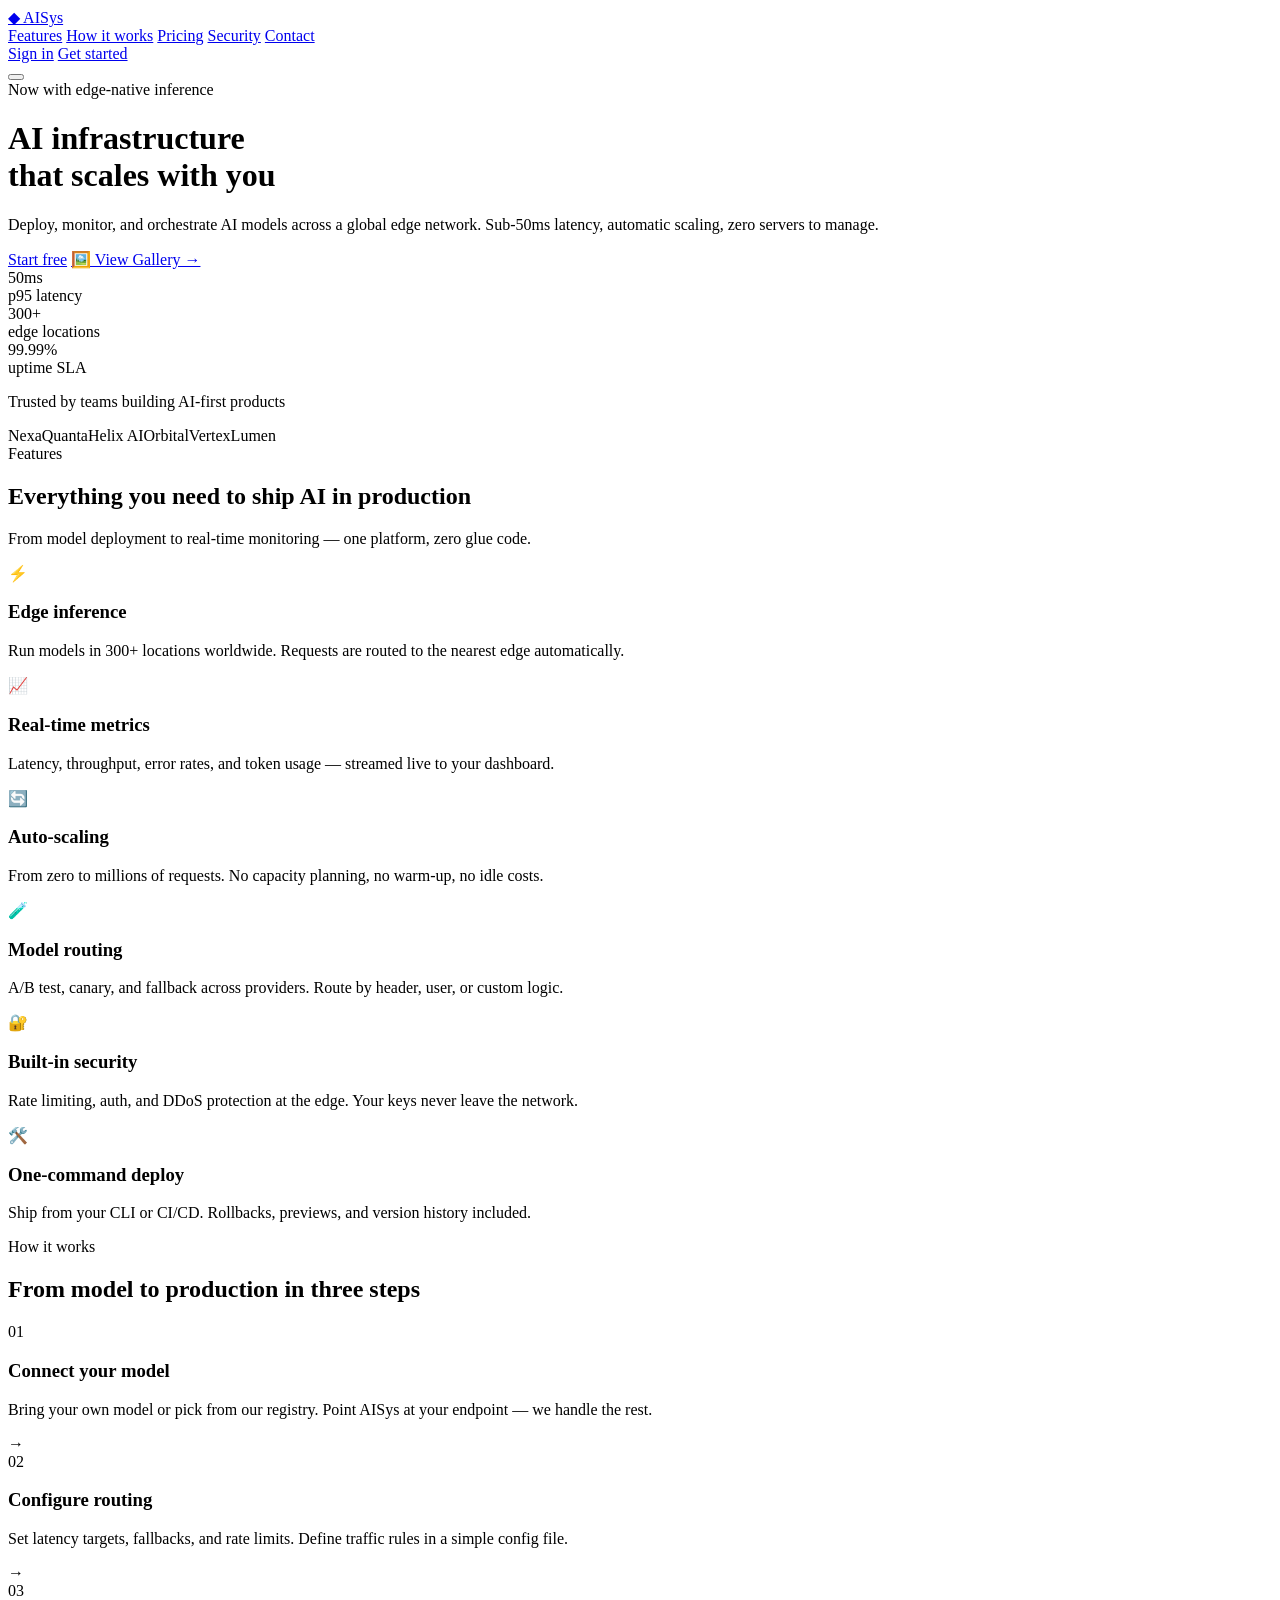
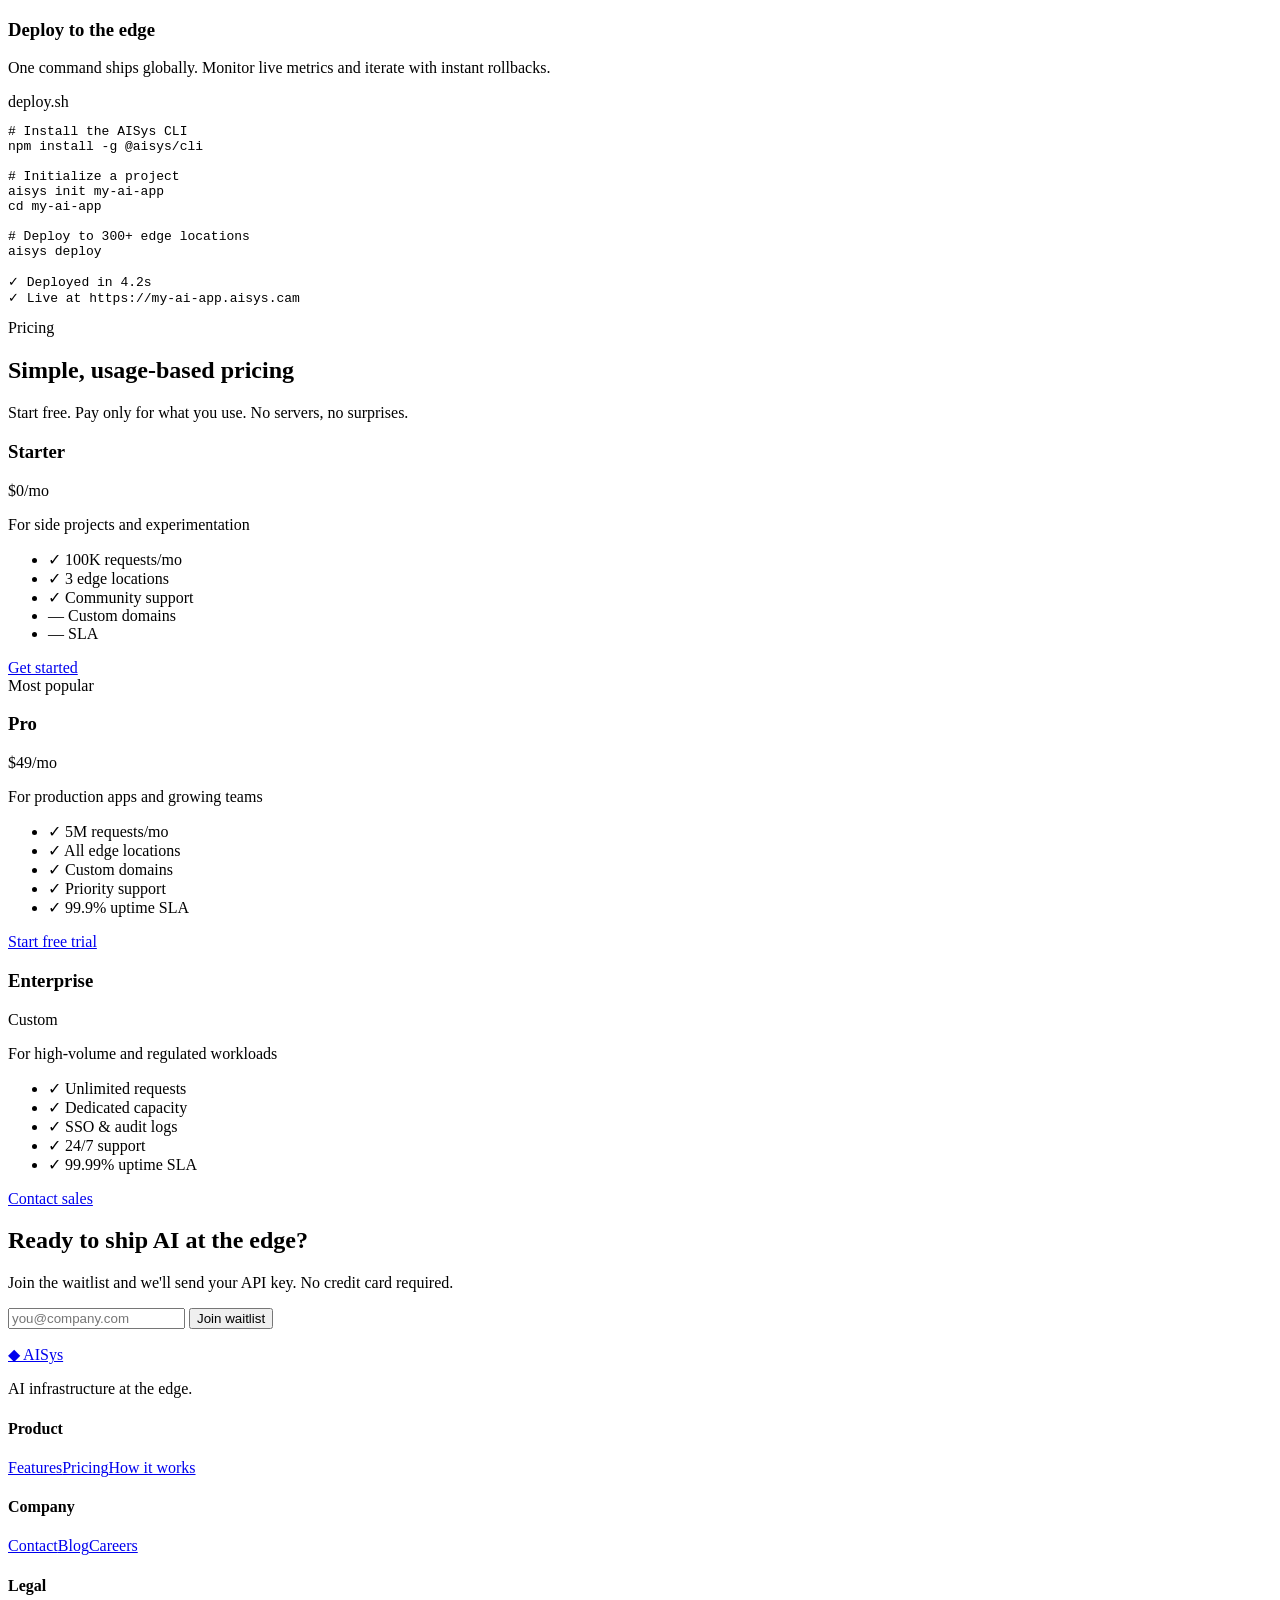
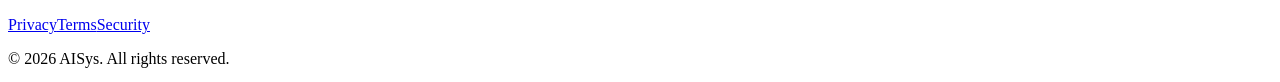
==== public/index.html @ 4744c00a "Add main HTML structure for AISys web app This HTML file serves as the main structure for the AISys " ====
<!DOCTYPE html>
<html lang="en">
<head>
  <meta charset="UTF-8" />
  <meta name="viewport" content="width=device-width, initial-scale=1.0" />
  <meta name="description" content="AISys — AI infrastructure that scales with you. Deploy, monitor, and orchestrate AI models at the edge." />
  <title>AISys — AI Infrastructure at the Edge</title>
  <link rel="preconnect" href="https://fonts.googleapis.com" />
  <link rel="preconnect" href="https://fonts.gstatic.com" crossorigin />
  <link href="https://fonts.googleapis.com/css2?family=Inter:wght@400;500;600;700;800;900&display=swap" rel="stylesheet" />
  <link rel="stylesheet" href="/styles.css" />
</head>
<body>
  <nav class="nav" id="nav">
    <div class="nav__inner">
      <a href="/" class="nav__logo"><span class="nav__logo-mark">◆</span> AISys</a>
      <div class="nav__links">
        <a href="#features">Features</a>
        <a href="#how">How it works</a>
        <a href="#pricing">Pricing</a>
        <a href="https://gallery.aisys.cam">Security</a>
        <a href="#contact">Contact</a>
      </div>
      <div class="nav__cta">
        <a href="#contact" class="btn btn--ghost">Sign in</a>
        <a href="#contact" class="btn btn--primary">Get started</a>
      </div>
      <button class="nav__toggle" id="navToggle" aria-label="Menu"><span></span><span></span><span></span></button>
    </div>
  </nav>
  <header class="hero">
    <div class="hero__bg"></div>
    <div class="container hero__inner">
      <div class="hero__badge"><span class="pulse"></span> Now with edge-native inference</div>
      <h1 class="hero__title">AI infrastructure<br />that <span class="grad">scales with you</span></h1>
      <p class="hero__subtitle">Deploy, monitor, and orchestrate AI models across a global edge network. Sub-50ms latency, automatic scaling, zero servers to manage.</p>
      <div class="hero__actions">
        <a href="#contact" class="btn btn--primary btn--lg">Start free</a>
        <a href="https://gallery.aisys.cam" class="btn btn--ghost btn--lg">🖼️ View Gallery →</a>
      </div>
      <div class="hero__stats">
        <div class="stat"><div class="stat__num">50<span>ms</span></div><div class="stat__label">p95 latency</div></div>
        <div class="stat"><div class="stat__num">300+</div><div class="stat__label">edge locations</div></div>
        <div class="stat"><div class="stat__num">99.99<span>%</span></div><div class="stat__label">uptime SLA</div></div>
      </div>
    </div>
  </header>
  <section class="logos">
    <div class="container">
      <p class="logos__label">Trusted by teams building AI-first products</p>
      <div class="logos__row"><span>Nexa</span><span>Quanta</span><span>Helix AI</span><span>Orbital</span><span>Vertex</span><span>Lumen</span></div>
    </div>
  </section>
  <section class="section" id="features">
    <div class="container">
      <div class="section__head">
        <span class="eyebrow">Features</span>
        <h2>Everything you need to ship AI in production</h2>
        <p>From model deployment to real-time monitoring — one platform, zero glue code.</p>
      </div>
      <div class="grid grid--3">
        <div class="card"><div class="card__icon">⚡</div><h3>Edge inference</h3><p>Run models in 300+ locations worldwide. Requests are routed to the nearest edge automatically.</p></div>
        <div class="card"><div class="card__icon">📈</div><h3>Real-time metrics</h3><p>Latency, throughput, error rates, and token usage — streamed live to your dashboard.</p></div>
        <div class="card"><div class="card__icon">🔄</div><h3>Auto-scaling</h3><p>From zero to millions of requests. No capacity planning, no warm-up, no idle costs.</p></div>
        <div class="card"><div class="card__icon">🧪</div><h3>Model routing</h3><p>A/B test, canary, and fallback across providers. Route by header, user, or custom logic.</p></div>
        <div class="card"><div class="card__icon">🔐</div><h3>Built-in security</h3><p>Rate limiting, auth, and DDoS protection at the edge. Your keys never leave the network.</p></div>
        <div class="card"><div class="card__icon">🛠️</div><h3>One-command deploy</h3><p>Ship from your CLI or CI/CD. Rollbacks, previews, and version history included.</p></div>
      </div>
    </div>
  </section>
  <section class="section section--alt" id="how">
    <div class="container">
      <div class="section__head"><span class="eyebrow">How it works</span><h2>From model to production in three steps</h2></div>
      <div class="steps">
        <div class="step"><div class="step__num">01</div><h3>Connect your model</h3><p>Bring your own model or pick from our registry. Point AISys at your endpoint — we handle the rest.</p></div>
        <div class="step__arrow">→</div>
        <div class="step"><div class="step__num">02</div><h3>Configure routing</h3><p>Set latency targets, fallbacks, and rate limits. Define traffic rules in a simple config file.</p></div>
        <div class="step__arrow">→</div>
        <div class="step"><div class="step__num">03</div><h3>Deploy to the edge</h3><p>One command ships globally. Monitor live metrics and iterate with instant rollbacks.</p></div>
      </div>
    </div>
  </section>
  <section class="section">
    <div class="container">
      <div class="code-block">
        <div class="code-block__head"><span class="dot dot--red"></span><span class="dot dot--yellow"></span><span class="dot dot--green"></span><span class="code-block__file">deploy.sh</span></div>
<pre><code><span class="c"># Install the AISys CLI</span>
npm install -g @aisys/cli

<span class="c"># Initialize a project</span>
aisys init my-ai-app
cd my-ai-app

<span class="c"># Deploy to 300+ edge locations</span>
aisys deploy

<span class="c">✓ Deployed in 4.2s</span>
<span class="c">✓ Live at https://my-ai-app.aisys.cam</span></code></pre>
      </div>
    </div>
  </section>
  <section class="section section--alt" id="pricing">
    <div class="container">
      <div class="section__head"><span class="eyebrow">Pricing</span><h2>Simple, usage-based pricing</h2><p>Start free. Pay only for what you use. No servers, no surprises.</p></div>
      <div class="grid grid--3">
        <div class="price-card">
          <h3>Starter</h3>
          <div class="price-card__price">$0<span>/mo</span></div>
          <p class="price-card__desc">For side projects and experimentation</p>
          <ul class="price-card__list"><li>✓ 100K requests/mo</li><li>✓ 3 edge locations</li><li>✓ Community support</li><li class="muted">— Custom domains</li><li class="muted">— SLA</li></ul>
          <a href="#contact" class="btn btn--ghost btn--block">Get started</a>
        </div>
        <div class="price-card price-card--featured">
          <div class="price-card__badge">Most popular</div>
          <h3>Pro</h3>
          <div class="price-card__price">$49<span>/mo</span></div>
          <p class="price-card__desc">For production apps and growing teams</p>
          <ul class="price-card__list"><li>✓ 5M requests/mo</li><li>✓ All edge locations</li><li>✓ Custom domains</li><li>✓ Priority support</li><li>✓ 99.9% uptime SLA</li></ul>
          <a href="#contact" class="btn btn--primary btn--block">Start free trial</a>
        </div>
        <div class="price-card">
          <h3>Enterprise</h3>
          <div class="price-card__price">Custom</div>
          <p class="price-card__desc">For high-volume and regulated workloads</p>
          <ul class="price-card__list"><li>✓ Unlimited requests</li><li>✓ Dedicated capacity</li><li>✓ SSO &amp; audit logs</li><li>✓ 24/7 support</li><li>✓ 99.99% uptime SLA</li></ul>
          <a href="#contact" class="btn btn--ghost btn--block">Contact sales</a>
        </div>
      </div>
    </div>
  </section>
  <section class="section" id="contact">
    <div class="container">
      <div class="cta">
        <div class="cta__text"><h2>Ready to ship AI at the edge?</h2><p>Join the waitlist and we'll send your API key. No credit card required.</p></div>
        <form class="cta__form" id="waitlistForm">
          <input type="email" id="emailInput" placeholder="you@company.com" required aria-label="Email address" />
          <button type="submit" class="btn btn--primary btn--lg">Join waitlist</button>
        </form>
        <p class="cta__msg" id="formMsg" role="status"></p>
      </div>
    </div>
  </section>
  <footer class="footer">
    <div class="container footer__inner">
      <div class="footer__brand">
        <a href="/" class="nav__logo"><span class="nav__logo-mark">◆</span> AISys</a>
        <p>AI infrastructure at the edge.</p>
      </div>
      <div class="footer__links">
        <div><h4>Product</h4><a href="#features">Features</a><a href="#pricing">Pricing</a><a href="#how">How it works</a></div>
        <div><h4>Company</h4><a href="#contact">Contact</a><a href="#">Blog</a><a href="#">Careers</a></div>
        <div><h4>Legal</h4><a href="#">Privacy</a><a href="#">Terms</a><a href="#">Security</a></div>
      </div>
    </div>
    <div class="container footer__bottom"><p>© 2026 AISys. All rights reserved.</p></div>
  </footer>
  <script src="/script.js"></script>
</body>
</html>
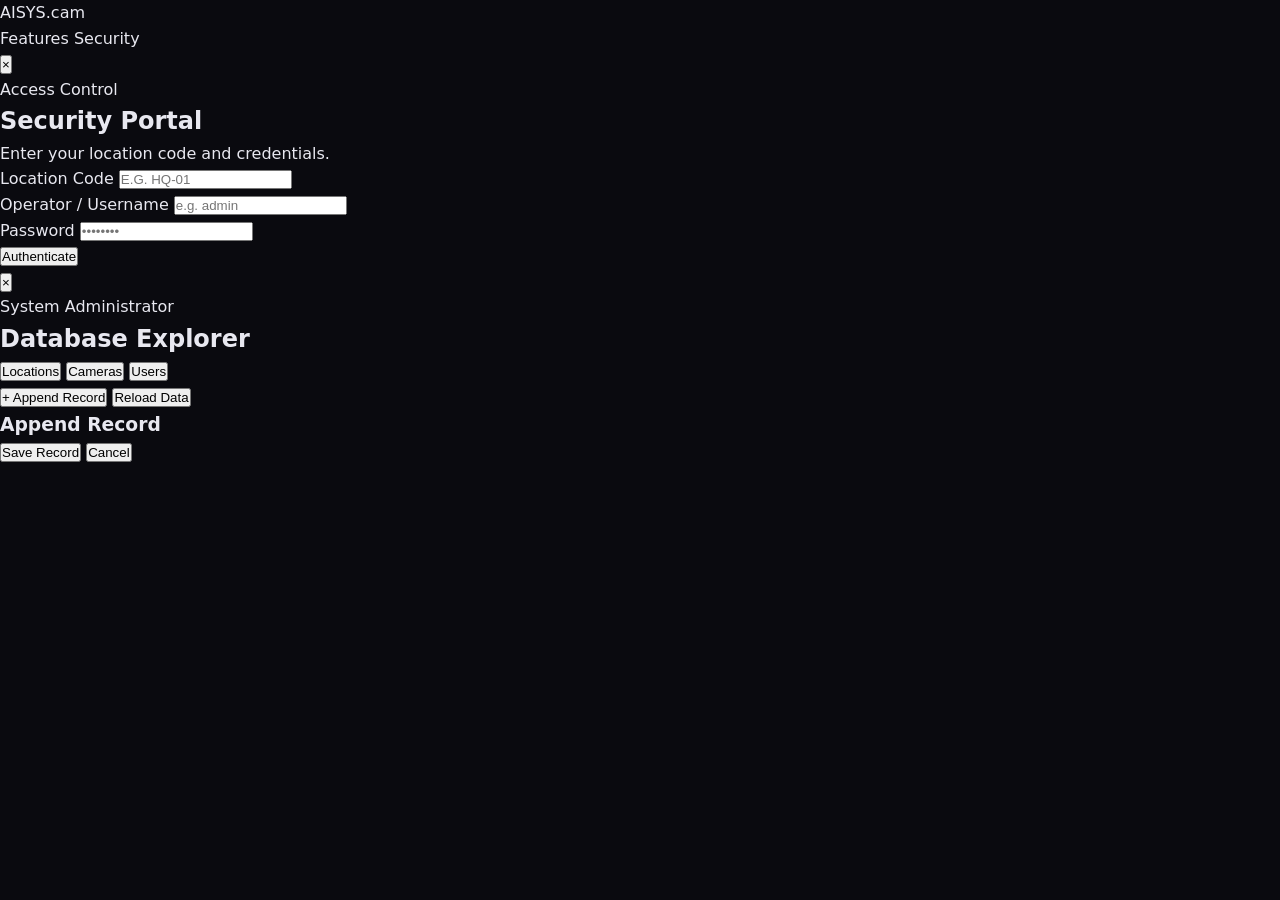
==== commit 89514434: "Update index.html" ====
--- a/public/index.html
+++ b/public/index.html
@@ -3,157 +3,90 @@
 <head>
   <meta charset="UTF-8" />
   <meta name="viewport" content="width=device-width, initial-scale=1.0" />
-  <meta name="description" content="AISys — AI infrastructure that scales with you. Deploy, monitor, and orchestrate AI models at the edge." />
-  <title>AISys — AI Infrastructure at the Edge</title>
-  <link rel="preconnect" href="https://fonts.googleapis.com" />
-  <link rel="preconnect" href="https://fonts.gstatic.com" crossorigin />
-  <link href="https://fonts.googleapis.com/css2?family=Inter:wght@400;500;600;700;800;900&display=swap" rel="stylesheet" />
-  <link rel="stylesheet" href="/styles.css" />
+  <title>AISYS | Autonomous Vision</title>
+  <link rel="stylesheet" href="styles.css" />
 </head>
 <body>
-  <nav class="nav" id="nav">
-    <div class="nav__inner">
-      <a href="/" class="nav__logo"><span class="nav__logo-mark">◆</span> AISys</a>
-      <div class="nav__links">
+
+  <header class="site-header">
+    <div class="nav-container">
+      <a href="/" class="brand-logo">AISYS<span>.cam</span></a>
+      <nav class="nav-links">
         <a href="#features">Features</a>
-        <a href="#how">How it works</a>
-        <a href="#pricing">Pricing</a>
-        <a href="https://gallery.aisys.cam">Security</a>
-        <a href="#contact">Contact</a>
+        <a href="#" id="securityBtn" class="nav-security-link">Security</a>
+      </nav>
+    </div>
+  </header>
+
+  <!-- Login Modal -->
+  <div id="securityModal" class="modal-overlay" aria-hidden="true" role="dialog">
+    <div class="modal-box">
+      <button type="button" class="modal-close" id="modalClose">&times;</button>
+      <div class="modal-header">
+        <span class="modal-badge">Access Control</span>
+        <h2>Security Portal</h2>
+        <p>Enter your location code and credentials.</p>
       </div>
-      <div class="nav__cta">
-        <a href="#contact" class="btn btn--ghost">Sign in</a>
-        <a href="#contact" class="btn btn--primary">Get started</a>
+      <form id="loginForm">
+        <div class="form-group">
+          <label for="locationId">Location Code</label>
+          <input type="text" id="locationId" name="locationId" placeholder="e.g. HQ-01" required autocomplete="off" style="text-transform: uppercase;" />
+        </div>
+        <div class="form-group">
+          <label for="username">Operator / Username</label>
+          <input type="text" id="username" name="username" placeholder="e.g. admin" required autocomplete="username" />
+        </div>
+        <div class="form-group">
+          <label for="password">Password</label>
+          <input type="password" id="password" name="password" placeholder="••••••••" required autocomplete="current-password" />
+        </div>
+        <div id="loginErr" class="form-error"></div>
+        <button type="submit" class="modal-submit-btn" id="loginSubmitBtn">Authenticate</button>
+      </form>
+    </div>
+  </div>
+
+  <!-- Admin Full Database Explorer Modal -->
+  <div id="adminModal" class="modal-overlay" aria-hidden="true">
+    <div class="modal-box admin-box">
+      <button type="button" class="modal-close" id="adminModalClose">&times;</button>
+      <div class="admin-topbar">
+        <div>
+          <span class="modal-badge">System Administrator</span>
+          <h2>Database Explorer</h2>
+        </div>
+        <div class="admin-tabs">
+          <button type="button" class="tab-btn active" data-table="locations">Locations</button>
+          <button type="button" class="tab-btn" data-table="cameras">Cameras</button>
+          <button type="button" class="tab-btn" data-table="users">Users</button>
+        </div>
       </div>
-      <button class="nav__toggle" id="navToggle" aria-label="Menu"><span></span><span></span><span></span></button>
-    </div>
-  </nav>
-  <header class="hero">
-    <div class="hero__bg"></div>
-    <div class="container hero__inner">
-      <div class="hero__badge"><span class="pulse"></span> Now with edge-native inference</div>
-      <h1 class="hero__title">AI infrastructure<br />that <span class="grad">scales with you</span></h1>
-      <p class="hero__subtitle">Deploy, monitor, and orchestrate AI models across a global edge network. Sub-50ms latency, automatic scaling, zero servers to manage.</p>
-      <div class="hero__actions">
-        <a href="#contact" class="btn btn--primary btn--lg">Start free</a>
-        <a href="https://gallery.aisys.cam" class="btn btn--ghost btn--lg">🖼️ View Gallery →</a>
+
+      <div class="admin-actions-bar">
+        <button type="button" class="action-btn" id="addRowBtn">+ Append Record</button>
+        <button type="button" class="action-btn secondary" id="refreshTablesBtn">Reload Data</button>
       </div>
-      <div class="hero__stats">
-        <div class="stat"><div class="stat__num">50<span>ms</span></div><div class="stat__label">p95 latency</div></div>
-        <div class="stat"><div class="stat__num">300+</div><div class="stat__label">edge locations</div></div>
-        <div class="stat"><div class="stat__num">99.99<span>%</span></div><div class="stat__label">uptime SLA</div></div>
+
+      <div class="table-scroll-container">
+        <table class="admin-data-table" id="adminDataTable">
+          <thead></thead>
+          <tbody></tbody>
+        </table>
+      </div>
+
+      <div id="recordDrawer" class="record-drawer hidden">
+        <h3 id="drawerTitle">Append Record</h3>
+        <form id="recordForm">
+          <div id="recordFormFields"></div>
+          <div class="drawer-actions">
+            <button type="submit" class="modal-submit-btn">Save Record</button>
+            <button type="button" class="modal-cancel-btn" id="cancelDrawerBtn">Cancel</button>
+          </div>
+        </form>
       </div>
     </div>
-  </header>
-  <section class="logos">
-    <div class="container">
-      <p class="logos__label">Trusted by teams building AI-first products</p>
-      <div class="logos__row"><span>Nexa</span><span>Quanta</span><span>Helix AI</span><span>Orbital</span><span>Vertex</span><span>Lumen</span></div>
-    </div>
-  </section>
-  <section class="section" id="features">
-    <div class="container">
-      <div class="section__head">
-        <span class="eyebrow">Features</span>
-        <h2>Everything you need to ship AI in production</h2>
-        <p>From model deployment to real-time monitoring — one platform, zero glue code.</p>
-      </div>
-      <div class="grid grid--3">
-        <div class="card"><div class="card__icon">⚡</div><h3>Edge inference</h3><p>Run models in 300+ locations worldwide. Requests are routed to the nearest edge automatically.</p></div>
-        <div class="card"><div class="card__icon">📈</div><h3>Real-time metrics</h3><p>Latency, throughput, error rates, and token usage — streamed live to your dashboard.</p></div>
-        <div class="card"><div class="card__icon">🔄</div><h3>Auto-scaling</h3><p>From zero to millions of requests. No capacity planning, no warm-up, no idle costs.</p></div>
-        <div class="card"><div class="card__icon">🧪</div><h3>Model routing</h3><p>A/B test, canary, and fallback across providers. Route by header, user, or custom logic.</p></div>
-        <div class="card"><div class="card__icon">🔐</div><h3>Built-in security</h3><p>Rate limiting, auth, and DDoS protection at the edge. Your keys never leave the network.</p></div>
-        <div class="card"><div class="card__icon">🛠️</div><h3>One-command deploy</h3><p>Ship from your CLI or CI/CD. Rollbacks, previews, and version history included.</p></div>
-      </div>
-    </div>
-  </section>
-  <section class="section section--alt" id="how">
-    <div class="container">
-      <div class="section__head"><span class="eyebrow">How it works</span><h2>From model to production in three steps</h2></div>
-      <div class="steps">
-        <div class="step"><div class="step__num">01</div><h3>Connect your model</h3><p>Bring your own model or pick from our registry. Point AISys at your endpoint — we handle the rest.</p></div>
-        <div class="step__arrow">→</div>
-        <div class="step"><div class="step__num">02</div><h3>Configure routing</h3><p>Set latency targets, fallbacks, and rate limits. Define traffic rules in a simple config file.</p></div>
-        <div class="step__arrow">→</div>
-        <div class="step"><div class="step__num">03</div><h3>Deploy to the edge</h3><p>One command ships globally. Monitor live metrics and iterate with instant rollbacks.</p></div>
-      </div>
-    </div>
-  </section>
-  <section class="section">
-    <div class="container">
-      <div class="code-block">
-        <div class="code-block__head"><span class="dot dot--red"></span><span class="dot dot--yellow"></span><span class="dot dot--green"></span><span class="code-block__file">deploy.sh</span></div>
-<pre><code><span class="c"># Install the AISys CLI</span>
-npm install -g @aisys/cli
+  </div>
 
-<span class="c"># Initialize a project</span>
-aisys init my-ai-app
-cd my-ai-app
-
-<span class="c"># Deploy to 300+ edge locations</span>
-aisys deploy
-
-<span class="c">✓ Deployed in 4.2s</span>
-<span class="c">✓ Live at https://my-ai-app.aisys.cam</span></code></pre>
-      </div>
-    </div>
-  </section>
-  <section class="section section--alt" id="pricing">
-    <div class="container">
-      <div class="section__head"><span class="eyebrow">Pricing</span><h2>Simple, usage-based pricing</h2><p>Start free. Pay only for what you use. No servers, no surprises.</p></div>
-      <div class="grid grid--3">
-        <div class="price-card">
-          <h3>Starter</h3>
-          <div class="price-card__price">$0<span>/mo</span></div>
-          <p class="price-card__desc">For side projects and experimentation</p>
-          <ul class="price-card__list"><li>✓ 100K requests/mo</li><li>✓ 3 edge locations</li><li>✓ Community support</li><li class="muted">— Custom domains</li><li class="muted">— SLA</li></ul>
-          <a href="#contact" class="btn btn--ghost btn--block">Get started</a>
-        </div>
-        <div class="price-card price-card--featured">
-          <div class="price-card__badge">Most popular</div>
-          <h3>Pro</h3>
-          <div class="price-card__price">$49<span>/mo</span></div>
-          <p class="price-card__desc">For production apps and growing teams</p>
-          <ul class="price-card__list"><li>✓ 5M requests/mo</li><li>✓ All edge locations</li><li>✓ Custom domains</li><li>✓ Priority support</li><li>✓ 99.9% uptime SLA</li></ul>
-          <a href="#contact" class="btn btn--primary btn--block">Start free trial</a>
-        </div>
-        <div class="price-card">
-          <h3>Enterprise</h3>
-          <div class="price-card__price">Custom</div>
-          <p class="price-card__desc">For high-volume and regulated workloads</p>
-          <ul class="price-card__list"><li>✓ Unlimited requests</li><li>✓ Dedicated capacity</li><li>✓ SSO &amp; audit logs</li><li>✓ 24/7 support</li><li>✓ 99.99% uptime SLA</li></ul>
-          <a href="#contact" class="btn btn--ghost btn--block">Contact sales</a>
-        </div>
-      </div>
-    </div>
-  </section>
-  <section class="section" id="contact">
-    <div class="container">
-      <div class="cta">
-        <div class="cta__text"><h2>Ready to ship AI at the edge?</h2><p>Join the waitlist and we'll send your API key. No credit card required.</p></div>
-        <form class="cta__form" id="waitlistForm">
-          <input type="email" id="emailInput" placeholder="you@company.com" required aria-label="Email address" />
-          <button type="submit" class="btn btn--primary btn--lg">Join waitlist</button>
-        </form>
-        <p class="cta__msg" id="formMsg" role="status"></p>
-      </div>
-    </div>
-  </section>
-  <footer class="footer">
-    <div class="container footer__inner">
-      <div class="footer__brand">
-        <a href="/" class="nav__logo"><span class="nav__logo-mark">◆</span> AISys</a>
-        <p>AI infrastructure at the edge.</p>
-      </div>
-      <div class="footer__links">
-        <div><h4>Product</h4><a href="#features">Features</a><a href="#pricing">Pricing</a><a href="#how">How it works</a></div>
-        <div><h4>Company</h4><a href="#contact">Contact</a><a href="#">Blog</a><a href="#">Careers</a></div>
-        <div><h4>Legal</h4><a href="#">Privacy</a><a href="#">Terms</a><a href="#">Security</a></div>
-      </div>
-    </div>
-    <div class="container footer__bottom"><p>© 2026 AISys. All rights reserved.</p></div>
-  </footer>
-  <script src="/script.js"></script>
+  <script src="script.js"></script>
 </body>
 </html>
--- a/public/styles.css
+++ b/public/styles.css
@@ -0,0 +1,98 @@
+*,*::before,*::after{box-sizing:border-box;margin:0;padding:0}
+:root{--bg:#0a0a0f;--bg-alt:#0f0f17;--surface:#15151f;--border:rgba(255,255,255,.08);--text:#e8e8f0;--text-dim:#9999a8;--primary:#6c5ce7;--primary-light:#a29bfe;--accent:#00d2ff;--radius:16px;--maxw:1100px;--font:'Inter',system-ui,-apple-system,sans-serif}
+html{scroll-behavior:smooth}
+body{font-family:var(--font);background:var(--bg);color:var(--text);line-height:1.6;-webkit-font-smoothing:antialiased;overflow-x:hidden}
+a{color:inherit;text-decoration:none}
+img{max-width:100%}
+.container{max-width:var(--maxw);margin:0 auto;padding:0 24px}
+.btn{display:inline-flex;align-items:center;justify-content:center;gap:8px;padding:10px 22px;border-radius:10px;font-weight:600;font-size:14px;cursor:pointer;border:1px solid transparent;transition:all .2s ease;white-space:nowrap}
+.btn--primary{background:linear-gradient(135deg,var(--primary),var(--primary-light));color:#fff;box-shadow:0 4px 20px rgba(108,92,231,.35)}
+.btn--primary:hover{transform:translateY(-2px);box-shadow:0 8px 30px rgba(108,92,231,.5)}
+.btn--ghost{background:rgba(255,255,255,.06);border-color:var(--border);color:var(--text)}
+.btn--ghost:hover{background:rgba(255,255,255,.12)}
+.btn--lg{padding:14px 30px;font-size:15px}
+.btn--block{width:100%}
+.nav{position:fixed;top:0;left:0;right:0;z-index:100;transition:background .3s,border-color .3s,backdrop-filter .3s;border-bottom:1px solid transparent}
+.nav.scrolled{background:rgba(10,10,15,.8);backdrop-filter:blur(20px);border-bottom-color:var(--border)}
+.nav__inner{max-width:var(--maxw);margin:0 auto;padding:16px 24px;display:flex;align-items:center;justify-content:space-between;gap:24px}
+.nav__logo{font-weight:800;font-size:20px;display:flex;align-items:center;gap:8px}
+.nav__logo-mark{color:var(--primary-light)}
+.nav__links{display:flex;gap:28px}
+.nav__links a{color:var(--text-dim);font-size:14px;font-weight:500;transition:color .2s}
+.nav__links a:hover{color:var(--text)}
+.nav__cta{display:flex;gap:10px}
+.nav__toggle{display:none;flex-direction:column;gap:5px;background:none;border:none;cursor:pointer;padding:6px}
+.nav__toggle span{width:22px;height:2px;background:var(--text);border-radius:2px;transition:.3s}
+.hero{position:relative;padding:160px 0 100px;text-align:center;overflow:hidden}
+.hero__bg{position:absolute;inset:0;z-index:-1;background:radial-gradient(ellipse 80% 50% at 50% 0%,rgba(108,92,231,.25),transparent),radial-gradient(ellipse 60% 40% at 70% 30%,rgba(0,210,255,.12),transparent)}
+.hero__badge{display:inline-flex;align-items:center;gap:8px;padding:6px 16px;border-radius:100px;background:rgba(108,92,231,.12);border:1px solid rgba(108,92,231,.3);font-size:13px;font-weight:500;color:var(--primary-light);margin-bottom:28px}
+.pulse{width:8px;height:8px;border-radius:50%;background:var(--accent);box-shadow:0 0 0 0 rgba(0,210,255,.5);animation:pulse 2s infinite}
+@keyframes pulse{0%{box-shadow:0 0 0 0 rgba(0,210,255,.5)}70%{box-shadow:0 0 0 10px rgba(0,210,255,0)}100%{box-shadow:0 0 0 0 rgba(0,210,255,0)}}
+.hero__title{font-size:clamp(36px,6vw,64px);font-weight:900;line-height:1.1;letter-spacing:-2px}
+.grad{background:linear-gradient(135deg,var(--primary-light),var(--accent));-webkit-background-clip:text;background-clip:text;-webkit-text-fill-color:transparent}
+.hero__subtitle{max-width:560px;margin:24px auto 0;font-size:18px;color:var(--text-dim)}
+.hero__actions{display:flex;gap:14px;justify-content:center;margin-top:36px}
+.hero__stats{display:flex;gap:48px;justify-content:center;margin-top:64px;flex-wrap:wrap}
+.stat__num{font-size:36px;font-weight:800}
+.stat__num span{font-size:18px;color:var(--text-dim)}
+.stat__label{font-size:13px;color:var(--text-dim);margin-top:4px}
+.logos{padding:40px 0;border-top:1px solid var(--border);border-bottom:1px solid var(--border)}
+.logos__label{text-align:center;font-size:13px;color:var(--text-dim);margin-bottom:20px}
+.logos__row{display:flex;justify-content:center;gap:48px;flex-wrap:wrap}
+.logos__row span{font-weight:700;font-size:18px;color:var(--text-dim);opacity:.6}
+.section{padding:100px 0}
+.section--alt{background:var(--bg-alt)}
+.section__head{text-align:center;max-width:600px;margin:0 auto 56px}
+.eyebrow{display:inline-block;font-size:13px;font-weight:600;color:var(--primary-light);text-transform:uppercase;letter-spacing:1px;margin-bottom:12px}
+.section__head h2{font-size:clamp(28px,4vw,42px);font-weight:800;letter-spacing:-1px}
+.section__head p{margin-top:12px;color:var(--text-dim);font-size:17px}
+.grid{display:grid;gap:24px}
+.grid--3{grid-template-columns:repeat(3,1fr)}
+.card{background:var(--surface);border:1px solid var(--border);border-radius:var(--radius);padding:32px;transition:transform .25s,border-color .25s}
+.card:hover{transform:translateY(-4px);border-color:rgba(108,92,231,.4)}
+.card__icon{font-size:32px;margin-bottom:16px}
+.card h3{font-size:19px;font-weight:700;margin-bottom:8px}
+.card p{color:var(--text-dim);font-size:15px}
+.steps{display:flex;align-items:stretch;gap:20px;justify-content:center;flex-wrap:wrap}
+.step{flex:1;min-width:240px;max-width:320px;text-align:center}
+.step__num{font-size:14px;font-weight:800;color:var(--primary-light);margin-bottom:12px;letter-spacing:2px}
+.step h3{font-size:20px;margin-bottom:8px}
+.step p{color:var(--text-dim);font-size:15px}
+.step__arrow{display:flex;align-items:center;font-size:28px;color:var(--text-dim)}
+.code-block{max-width:680px;margin:0 auto;border-radius:var(--radius);overflow:hidden;border:1px solid var(--border);background:#0d0d14}
+.code-block__head{display:flex;align-items:center;gap:8px;padding:12px 16px;background:#12121c;border-bottom:1px solid var(--border)}
+.dot{width:12px;height:12px;border-radius:50%}
+.dot--red{background:#ff5f57}.dot--yellow{background:#febc2e}.dot--green{background:#28c840}
+.code-block__file{margin-left:8px;font-size:13px;color:var(--text-dim)}
+.code-block pre{padding:24px;overflow-x:auto}
+.code-block code{font-family:'SF Mono','Fira Code',monospace;font-size:14px;line-height:1.7;color:#d8d8e8}
+.c{color:#6b7280}
+.price-card{background:var(--surface);border:1px solid var(--border);border-radius:var(--radius);padding:36px 28px;display:flex;flex-direction:column;position:relative}
+.price-card--featured{border-color:var(--primary);box-shadow:0 0 40px rgba(108,92,231,.2);transform:scale(1.03)}
+.price-card__badge{position:absolute;top:-12px;left:50%;transform:translateX(-50%);background:linear-gradient(135deg,var(--primary),var(--primary-light));color:#fff;font-size:12px;font-weight:600;padding:4px 16px;border-radius:100px}
+.price-card h3{font-size:18px;font-weight:700;margin-bottom:8px}
+.price-card__price{font-size:40px;font-weight:800;margin-bottom:4px}
+.price-card__price span{font-size:16px;color:var(--text-dim);font-weight:500}
+.price-card__desc{color:var(--text-dim);font-size:14px;margin-bottom:24px}
+.price-card__list{list-style:none;margin-bottom:24px;flex:1}
+.price-card__list li{padding:6px 0;font-size:14px}
+.price-card__list li.muted{color:var(--text-dim);opacity:.5}
+.cta{background:linear-gradient(135deg,rgba(108,92,231,.15),rgba(0,210,255,.08));border:1px solid var(--border);border-radius:24px;padding:56px 40px;text-align:center}
+.cta__text h2{font-size:clamp(24px,4vw,36px);font-weight:800}
+.cta__text p{color:var(--text-dim);margin-top:8px}
+.cta__form{display:flex;gap:12px;justify-content:center;margin-top:28px;max-width:480px;margin-left:auto;margin-right:auto}
+.cta__form input{flex:1;padding:14px 18px;border-radius:10px;background:rgba(0,0,0,.3);border:1px solid var(--border);color:var(--text);font-size:15px;font-family:var(--font)}
+.cta__form input:focus{outline:none;border-color:var(--primary-light)}
+.cta__msg{margin-top:16px;font-size:14px;font-weight:500;min-height:20px}
+.cta__msg.ok{color:#28c840}
+.cta__msg.err{color:#ff5f57}
+.footer{border-top:1px solid var(--border);padding-top:56px}
+.footer__inner{display:flex;justify-content:space-between;gap:48px;flex-wrap:wrap}
+.footer__brand p{color:var(--text-dim);margin-top:12px;font-size:14px}
+.footer__links{display:flex;gap:64px;flex-wrap:wrap}
+.footer__links h4{font-size:14px;font-weight:700;margin-bottom:12px}
+.footer__links a{display:block;color:var(--text-dim);font-size:14px;padding:4px 0;transition:color .2s}
+.footer__links a:hover{color:var(--text)}
+.footer__bottom{padding:24px;border-top:1px solid var(--border);margin-top:40px;text-align:center}
+.footer__bottom p{color:var(--text-dim);font-size:13px}
+@media(max-width:860px){.grid--3{grid-template-columns:1fr}.nav__links,.nav__cta{display:none}.nav__toggle{display:flex}.nav__inner.open .nav__links{display:flex;flex-direction:column;position:absolute;top:100%;left:0;right:0;background:var(--surface);padding:20px 24px;gap:16px;border-bottom:1px solid var(--border)}.hero__stats{gap:32px}.stat__num{font-size:28px}.step__arrow{display:none}.cta__form{flex-direction:column}.price-card--featured{transform:none}}
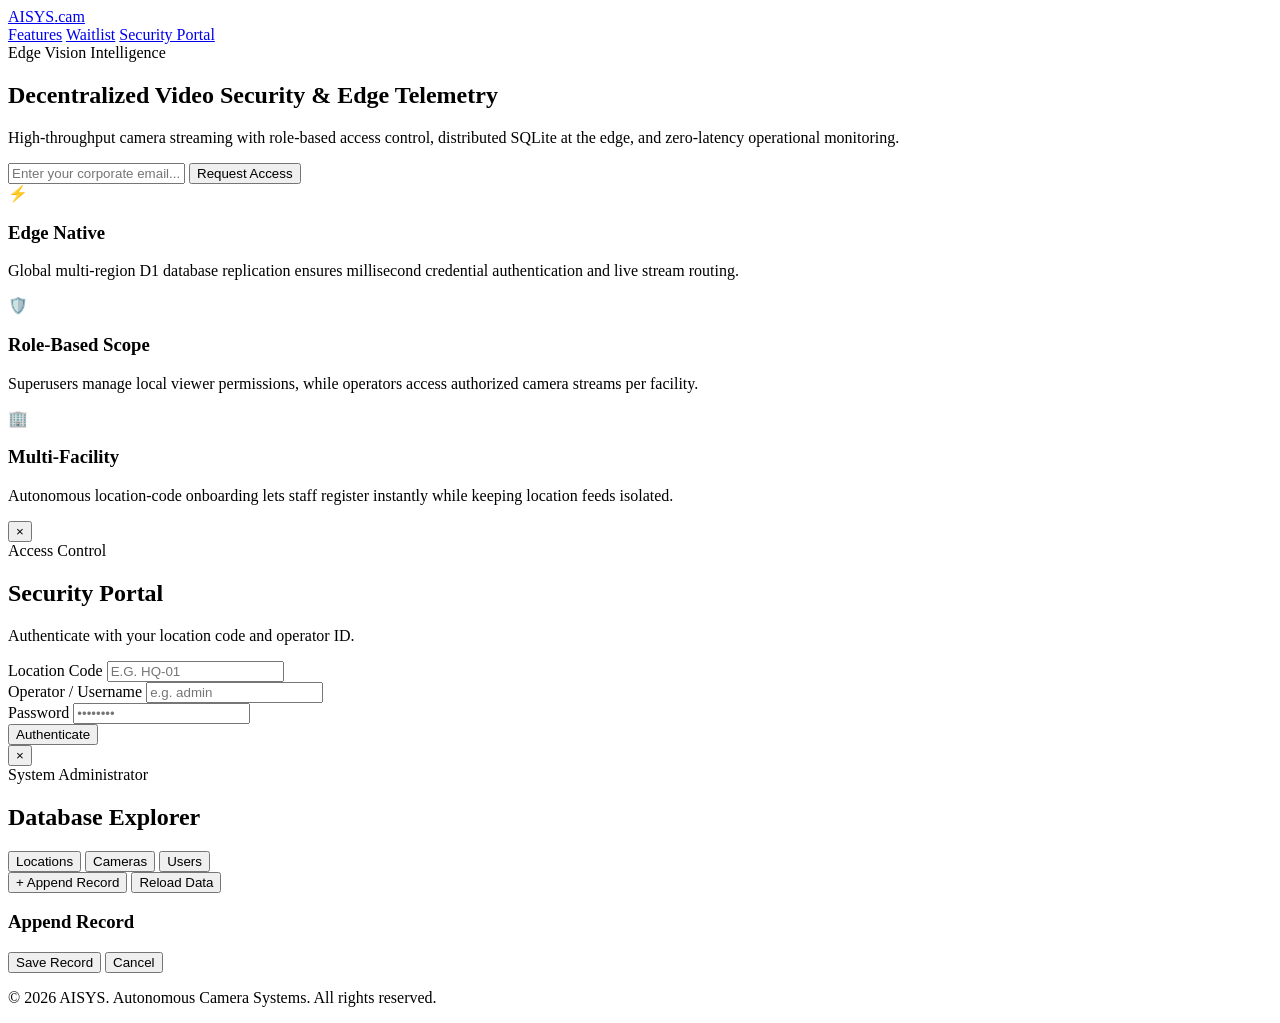
==== commit beef66d3: "Update index.html" ====
--- a/public/index.html
+++ b/public/index.html
@@ -3,53 +3,127 @@
 <head>
   <meta charset="UTF-8" />
   <meta name="viewport" content="width=device-width, initial-scale=1.0" />
-  <title>AISYS | Autonomous Vision</title>
-  <link rel="stylesheet" href="styles.css" />
+  <title>AISYS | Edge Vision & Autonomous Security</title>
+  <link rel="stylesheet" href="/styles.css" />
 </head>
 <body>
 
+  <!-- Top Navigation Header -->
   <header class="site-header">
     <div class="nav-container">
       <a href="/" class="brand-logo">AISYS<span>.cam</span></a>
       <nav class="nav-links">
         <a href="#features">Features</a>
-        <a href="#" id="securityBtn" class="nav-security-link">Security</a>
+        <a href="#waitlist">Waitlist</a>
+        <a href="#" id="securityBtn" class="nav-security-btn">Security Portal</a>
       </nav>
     </div>
   </header>
 
-  <!-- Login Modal -->
+  <!-- Hero Section -->
+  <main>
+    <section class="hero-section">
+      <div class="hero-badge">Edge Vision Intelligence</div>
+      <h1 class="hero-title">Decentralized Video Security & Edge Telemetry</h1>
+      <p class="hero-subtitle">
+        High-throughput camera streaming with role-based access control, distributed SQLite at the edge, and zero-latency operational monitoring.
+      </p>
+
+      <!-- Waitlist Signup Form -->
+      <form id="waitlistForm" class="waitlist-form">
+        <input 
+          type="email" 
+          id="waitlistEmail" 
+          placeholder="Enter your corporate email..." 
+          required 
+          autocomplete="email"
+        />
+        <button type="submit" id="waitlistSubmitBtn">Request Access</button>
+      </form>
+      <div id="waitlistMsg" class="form-msg"></div>
+    </section>
+
+    <!-- Features Overview -->
+    <section id="features" class="features-section">
+      <div class="features-grid">
+        <div class="feature-card">
+          <div class="feature-icon">⚡</div>
+          <h3>Edge Native</h3>
+          <p>Global multi-region D1 database replication ensures millisecond credential authentication and live stream routing.</p>
+        </div>
+        <div class="feature-card">
+          <div class="feature-icon">🛡️</div>
+          <h3>Role-Based Scope</h3>
+          <p>Superusers manage local viewer permissions, while operators access authorized camera streams per facility.</p>
+        </div>
+        <div class="feature-card">
+          <div class="feature-icon">🏢</div>
+          <h3>Multi-Facility</h3>
+          <p>Autonomous location-code onboarding lets staff register instantly while keeping location feeds isolated.</p>
+        </div>
+      </div>
+    </section>
+  </main>
+
+  <!-- Security Login Modal Popup -->
   <div id="securityModal" class="modal-overlay" aria-hidden="true" role="dialog">
     <div class="modal-box">
       <button type="button" class="modal-close" id="modalClose">&times;</button>
       <div class="modal-header">
         <span class="modal-badge">Access Control</span>
         <h2>Security Portal</h2>
-        <p>Enter your location code and credentials.</p>
+        <p>Authenticate with your location code and operator ID.</p>
       </div>
+
       <form id="loginForm">
         <div class="form-group">
           <label for="locationId">Location Code</label>
-          <input type="text" id="locationId" name="locationId" placeholder="e.g. HQ-01" required autocomplete="off" style="text-transform: uppercase;" />
+          <input 
+            type="text" 
+            id="locationId" 
+            name="locationId" 
+            placeholder="e.g. HQ-01" 
+            required 
+            autocomplete="off" 
+            style="text-transform: uppercase;"
+          />
         </div>
+
         <div class="form-group">
           <label for="username">Operator / Username</label>
-          <input type="text" id="username" name="username" placeholder="e.g. admin" required autocomplete="username" />
+          <input 
+            type="text" 
+            id="username" 
+            name="username" 
+            placeholder="e.g. admin" 
+            required 
+            autocomplete="username"
+          />
         </div>
+
         <div class="form-group">
           <label for="password">Password</label>
-          <input type="password" id="password" name="password" placeholder="••••••••" required autocomplete="current-password" />
+          <input 
+            type="password" 
+            id="password" 
+            name="password" 
+            placeholder="••••••••" 
+            required 
+            autocomplete="current-password"
+          />
         </div>
+
         <div id="loginErr" class="form-error"></div>
         <button type="submit" class="modal-submit-btn" id="loginSubmitBtn">Authenticate</button>
       </form>
     </div>
   </div>
 
-  <!-- Admin Full Database Explorer Modal -->
+  <!-- Admin Database Management Overlay -->
   <div id="adminModal" class="modal-overlay" aria-hidden="true">
     <div class="modal-box admin-box">
       <button type="button" class="modal-close" id="adminModalClose">&times;</button>
+      
       <div class="admin-topbar">
         <div>
           <span class="modal-badge">System Administrator</span>
@@ -74,6 +148,7 @@
         </table>
       </div>
 
+      <!-- Drawer to Append or Update Record -->
       <div id="recordDrawer" class="record-drawer hidden">
         <h3 id="drawerTitle">Append Record</h3>
         <form id="recordForm">
@@ -87,6 +162,10 @@
     </div>
   </div>
 
-  <script src="script.js"></script>
+  <footer class="site-footer">
+    <p>&copy; 2026 AISYS. Autonomous Camera Systems. All rights reserved.</p>
+  </footer>
+
+  <script src="/script.js"></script>
 </body>
 </html>
